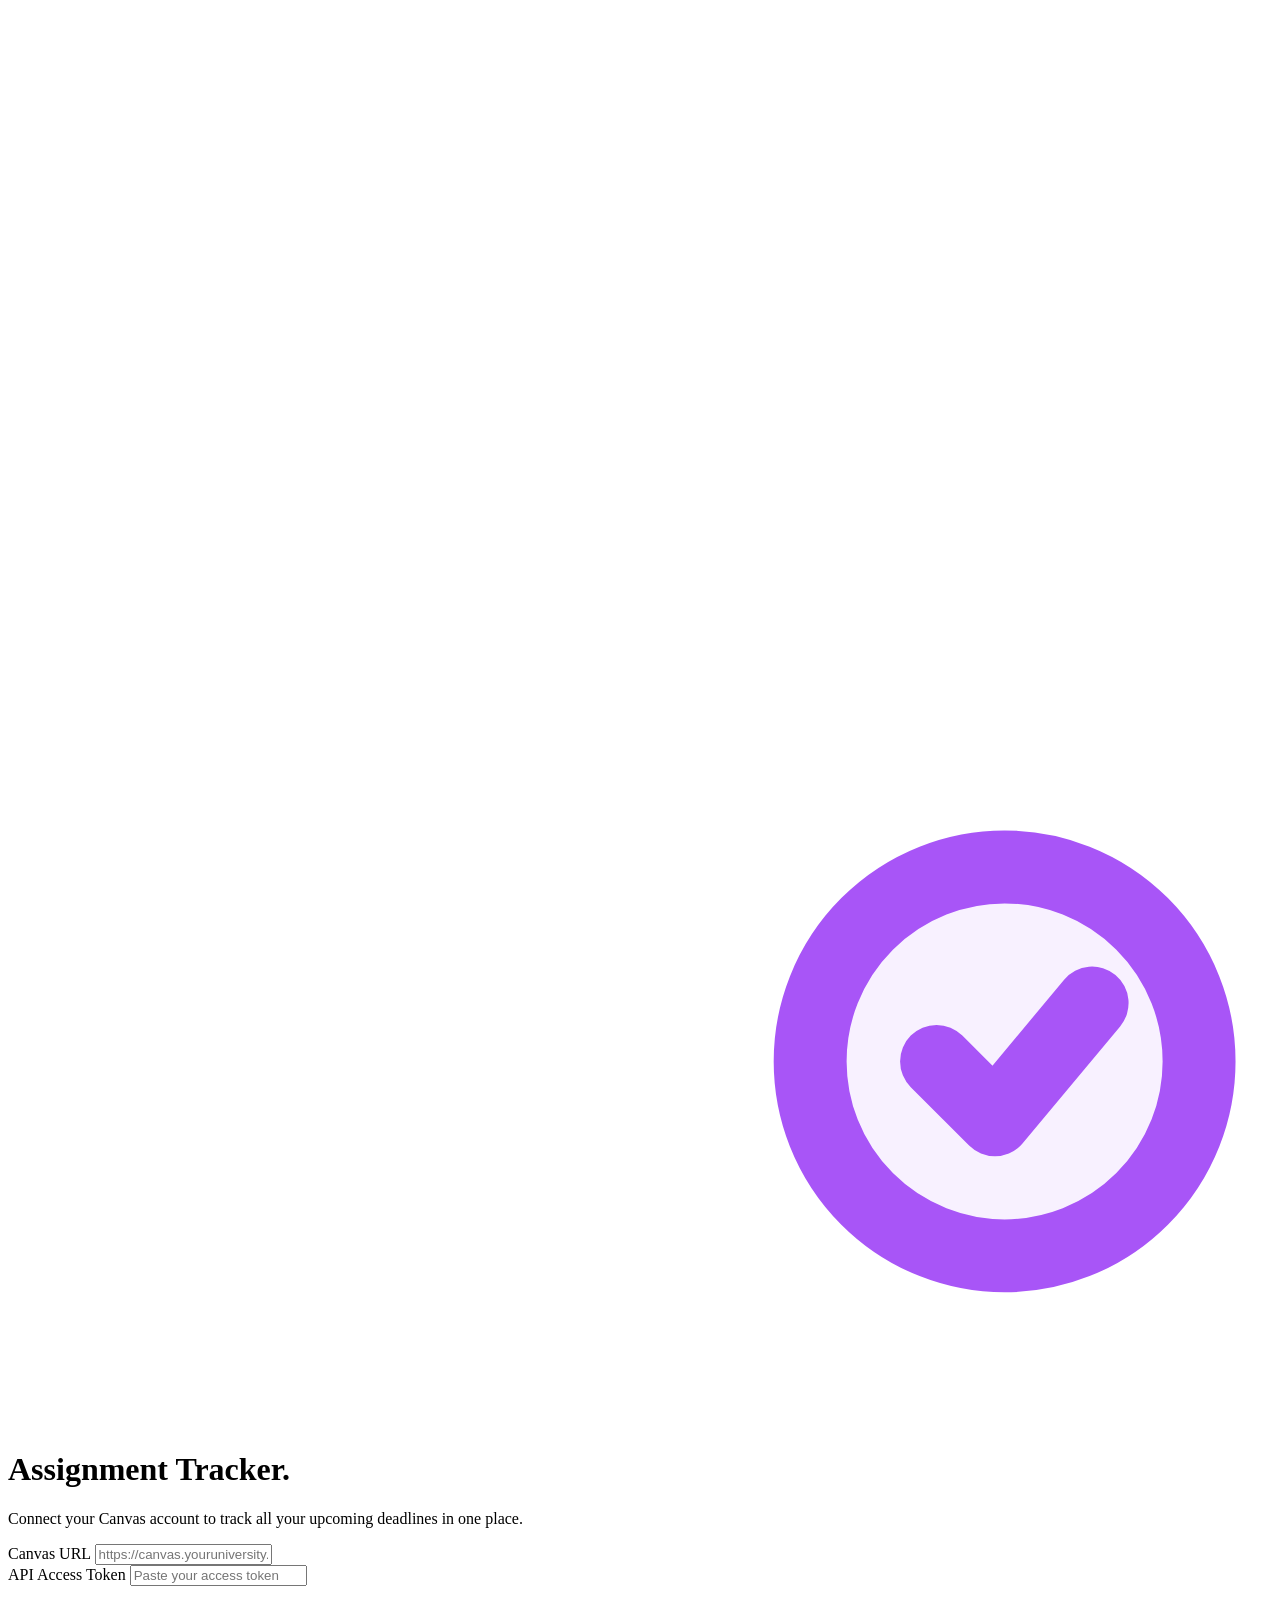
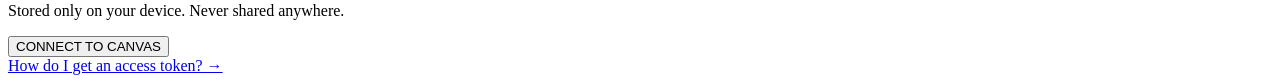
==== index.html @ 0cd67871 "Add index.html scaffold" ====
<!DOCTYPE html>
<html lang="en">
<head>
  <meta charset="UTF-8" />
  <meta name="viewport" content="width=device-width, initial-scale=1.0" />
  <title>Assignment Tracker</title>
  <link rel="preconnect" href="https://fonts.googleapis.com" />
  <link rel="preconnect" href="https://fonts.gstatic.com" crossorigin />
  <link href="https://fonts.googleapis.com/css2?family=DM+Sans:opsz,wght@9..40,300;9..40,400;9..40,500;9..40,600&family=Space+Grotesk:wght@400;500;600;700&display=swap" rel="stylesheet" />
  <link rel="stylesheet" href="style.css" />
</head>
<body>

  <!-- ══════════════════════════════════
       SETUP SCREEN
       Shown on first visit (no token in localStorage)
  ══════════════════════════════════ -->
  <div id="setup-screen">
    <canvas id="star-canvas"></canvas>
    <div class="glow-bottom" aria-hidden="true"></div>
    <div class="glow-top"    aria-hidden="true"></div>
    <div class="light-bar"   aria-hidden="true"></div>
    <div class="scan-line"   aria-hidden="true"></div>

    <div class="setup-inner">
      <div class="logo-wrap">
        <div class="logo-ring" aria-hidden="true"></div>
        <div class="logo-inner">
          <!-- Checklist icon with purple circle checkmark -->
          <svg viewBox="0 0 26 26" fill="none" aria-hidden="true">
            <path d="M4 6.5h18M4 12.5h11M4 18.5h14"
              stroke="rgba(255,255,255,0.65)" stroke-width="1.8" stroke-linecap="round"/>
            <circle cx="20.5" cy="18.5" r="4" stroke="#A855F7" stroke-width="1.5" fill="rgba(168,85,247,0.08)"/>
            <path d="M19.1 18.5l1.2 1.2 2-2.4" stroke="#A855F7" stroke-width="1.5" stroke-linecap="round" stroke-linejoin="round"/>
          </svg>
        </div>
      </div>

      <h1 class="setup-title">Assignment Tracker<span class="dot">.</span></h1>
      <p class="setup-sub">Connect your Canvas account to track all your upcoming deadlines in one place.</p>

      <div class="setup-card" id="setup-form">
        <div class="f-group">
          <label class="f-label" for="canvas-url">Canvas URL</label>
          <input
            class="f-input"
            id="canvas-url"
            type="url"
            placeholder="https://canvas.youruniversity.edu"
            autocomplete="url"
          />
        </div>
        <div class="f-group">
          <label class="f-label" for="canvas-token">API Access Token</label>
          <input
            class="f-input"
            id="canvas-token"
            type="password"
            placeholder="Paste your access token"
            autocomplete="off"
          />
          <p class="f-hint">Stored only on your device. Never shared anywhere.</p>
        </div>
        <button class="cta" id="connect-btn" type="button">CONNECT TO CANVAS</button>
      </div>

      <a class="token-link" href="#" id="token-help-link">How do I get an access token? &rarr;</a>
    </div>
  </div><!-- end #setup-screen -->


  <!-- ══════════════════════════════════
       DASHBOARD SCREEN
       Main view shown after setup
  ══════════════════════════════════ -->
  <div id="dashboard-screen" hidden>
    <canvas id="dash-star-canvas"></canvas>
    <div class="glow-bottom" aria-hidden="true"></div>
    <div class="glow-top"    aria-hidden="true"></div>
    <div class="light-bar"   aria-hidden="true"></div>
    <div class="scan-line"   aria-hidden="true"></div>

    <header class="dash-hdr">
      <div class="wordmark">Tracker<span class="dot">.</span></div>
      <div class="hdr-r">
        <button class="icon-btn" id="sync-btn" aria-label="Sync" type="button">
          <svg viewBox="0 0 24 24" fill="none" stroke="currentColor" stroke-linecap="round" stroke-linejoin="round" aria-hidden="true">
            <path d="M21 2v6h-6"/><path d="M3 12a9 9 0 0 1 15-6.7L21 8"/>
            <path d="M3 22v-6h6"/><path d="M21 12a9 9 0 0 1-15 6.7L3 16"/>
          </svg>
        </button>
        <button class="add-btn" id="add-btn" type="button">
          <svg viewBox="0 0 24 24" fill="none" stroke="currentColor" stroke-linecap="round" aria-hidden="true"><path d="M12 5v14M5 12h14"/></svg>
          Add
        </button>
        <button class="icon-btn" id="settings-btn" aria-label="Settings" type="button">
          <svg viewBox="0 0 24 24" fill="none" stroke="currentColor" stroke-linecap="round" stroke-linejoin="round" aria-hidden="true">
            <circle cx="12" cy="12" r="3"/>
            <path d="M19.4 15a1.65 1.65 0 0 0 .33 1.82l.06.06a2 2 0 0 1-2.83 2.83l-.06-.06a1.65 1.65 0 0 0-1.82-.33 1.65 1.65 0 0 0-1 1.51V21a2 2 0 0 1-4 0v-.09A1.65 1.65 0 0 0 9 19.4a1.65 1.65 0 0 0-1.82.33l-.06.06a2 2 0 0 1-2.83-2.83l.06-.06A1.65 1.65 0 0 0 4.68 15a1.65 1.65 0 0 0-1.51-1H3a2 2 0 0 1 0-4h.09A1.65 1.65 0 0 0 4.6 9a1.65 1.65 0 0 0-.33-1.82l-.06-.06a2 2 0 0 1 2.83-2.83l.06.06A1.65 1.65 0 0 0 9 4.68a1.65 1.65 0 0 0 1-1.51V3a2 2 0 0 1 4 0v.09a1.65 1.65 0 0 0 1 1.51 1.65 1.65 0 0 0 1.82-.33l.06-.06a2 2 0 0 1 2.83 2.83l-.06.06A1.65 1.65 0 0 0 19.4 9a1.65 1.65 0 0 0 1.51 1H21a2 2 0 0 1 0 4h-.09a1.65 1.65 0 0 0-1.51 1z"/>
          </svg>
        </button>
      </div>
    </header>

    <main id="dash-main">
      <!-- Overdue section -->
      <section id="overdue-section">
        <div class="sec-header">
          <span class="sec-label">OVERDUE</span>
          <span class="sec-badge" id="overdue-count">0</span>
          <span class="sec-rule"></span>
        </div>
        <div class="cards" id="overdue-cards"></div>
      </section>

      <!-- Upcoming section -->
      <section id="upcoming-section">
        <div class="sec-header">
          <span class="sec-label">UPCOMING</span>
          <span class="sec-badge" id="upcoming-count">0</span>
          <span class="sec-rule"></span>
        </div>
        <div class="cards" id="upcoming-cards"></div>
      </section>
    </main>

    <footer class="dash-ftr">
      <span id="last-synced">Last synced: never</span>
      <button id="footer-sync-btn" type="button">
        <svg viewBox="0 0 24 24" fill="none" stroke="currentColor" stroke-linecap="round" stroke-linejoin="round" aria-hidden="true">
          <path d="M21 2v6h-6"/><path d="M3 12a9 9 0 0 1 15-6.7L21 8"/>
          <path d="M3 22v-6h6"/><path d="M21 12a9 9 0 0 1-15 6.7L3 16"/>
        </svg>
        SYNC NOW
      </button>
    </footer>
  </div><!-- end #dashboard-screen -->


  <!-- ══════════════════════════════════
       ADD ASSIGNMENT MODAL
  ══════════════════════════════════ -->
  <div id="add-modal" hidden aria-modal="true" role="dialog" aria-labelledby="add-modal-title">
    <div id="modal-overlay"></div>
    <div class="modal-card">
      <div class="modal-hdr">
        <h2 class="modal-title" id="add-modal-title">Add Assignment</h2>
        <button class="modal-close-btn" id="modal-close" type="button" aria-label="Close">&times;</button>
      </div>
      <form id="add-form" novalidate>
        <div class="f-group">
          <label class="f-label" for="add-name">Assignment Name</label>
          <input
            class="f-input"
            id="add-name"
            type="text"
            placeholder="Assignment name"
            required
            autocomplete="off"
          />
        </div>
        <div class="f-group">
          <label class="f-label" for="add-course">Course Name</label>
          <input
            class="f-input"
            id="add-course"
            type="text"
            placeholder="Course name"
            autocomplete="off"
          />
        </div>
        <div class="f-group">
          <label class="f-label" for="add-due">Due Date &amp; Time</label>
          <input
            class="f-input"
            id="add-due"
            type="datetime-local"
            required
          />
        </div>
        <button class="cta" type="submit">ADD ASSIGNMENT</button>
      </form>
    </div>
  </div><!-- end #add-modal -->


  <!-- ══════════════════════════════════
       SETTINGS MODAL
  ══════════════════════════════════ -->
  <div id="settings-modal" hidden aria-modal="true" role="dialog" aria-labelledby="settings-modal-title">
    <div class="modal-overlay"></div>
    <div class="modal-card">
      <div class="modal-hdr">
        <h2 class="modal-title" id="settings-modal-title">Settings</h2>
        <button class="modal-close-btn" id="settings-close" type="button" aria-label="Close">&times;</button>
      </div>
      <form id="settings-form" novalidate>
        <div class="f-group">
          <label class="f-label" for="settings-url">Canvas URL</label>
          <input
            class="f-input"
            id="settings-url"
            type="url"
            placeholder="https://canvas.youruniversity.edu"
            autocomplete="url"
          />
        </div>
        <div class="f-group">
          <label class="f-label" for="settings-token">API Access Token</label>
          <input
            class="f-input"
            id="settings-token"
            type="password"
            placeholder="Paste your access token"
            autocomplete="off"
          />
        </div>
        <button class="cta" id="settings-save" type="submit">Save Changes</button>
        <button class="cta cta-danger" id="settings-clear" type="button">Clear All Data</button>
      </form>
    </div>
  </div><!-- end #settings-modal -->


  <!-- Card template (built by JS):
  <div class="card ug-[red|orange|green]" data-id="..." data-url="...">
    <div class="strip [red|orange|green]"></div>
    <div class="card-body">
      <div class="card-name">Assignment name</div>
      <div class="card-course">Course — Section</div>
    </div>
    <div class="card-right">
      <span class="countdown">[timer]</span>
      <span class="src [canvas|custom]">[SVG icon]</span>
    </div>
  </div>
  -->

  <script src="app.js" defer></script>

  <script>
    // Register service worker
    if ('serviceWorker' in navigator) {
      window.addEventListener('load', function () {
        navigator.serviceWorker.register('/service-worker.js')
          .catch(function (err) {
            console.warn('Service worker registration failed:', err);
          });
      });
    }
  </script>
</body>
</html>
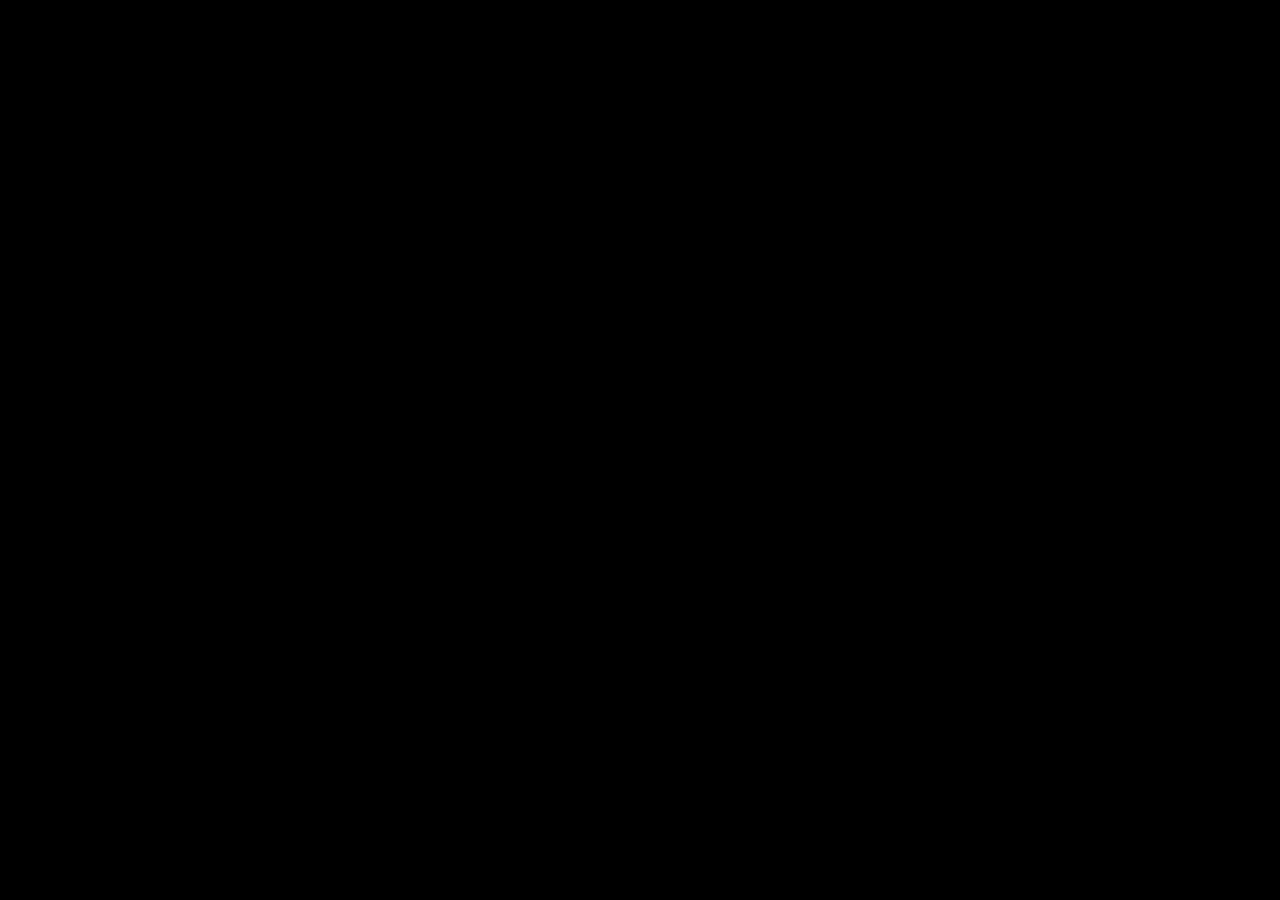
==== commit 6304985a: "Fix: focus styles, token cleanup, transition specificity, card stagger, hidden attr conflict Co-Auth" ====
--- a/index.html
+++ b/index.html
@@ -16,7 +16,7 @@
        Shown on first visit (no token in localStorage)
   ══════════════════════════════════ -->
   <div id="setup-screen">
-    <canvas id="star-canvas"></canvas>
+    <canvas id="star-canvas" aria-hidden="true"></canvas>
     <div class="glow-bottom" aria-hidden="true"></div>
     <div class="glow-top"    aria-hidden="true"></div>
     <div class="light-bar"   aria-hidden="true"></div>
@@ -39,7 +39,7 @@
       <h1 class="setup-title">Assignment Tracker<span class="dot">.</span></h1>
       <p class="setup-sub">Connect your Canvas account to track all your upcoming deadlines in one place.</p>
 
-      <div class="setup-card" id="setup-form">
+      <form class="setup-card" id="setup-form">
         <div class="f-group">
           <label class="f-label" for="canvas-url">Canvas URL</label>
           <input
@@ -61,8 +61,8 @@
           />
           <p class="f-hint">Stored only on your device. Never shared anywhere.</p>
         </div>
-        <button class="cta" id="connect-btn" type="button">CONNECT TO CANVAS</button>
-      </div>
+        <button class="cta" id="connect-btn" type="submit">CONNECT TO CANVAS</button>
+      </form>
 
       <a class="token-link" href="#" id="token-help-link">How do I get an access token? &rarr;</a>
     </div>
@@ -73,8 +73,8 @@
        DASHBOARD SCREEN
        Main view shown after setup
   ══════════════════════════════════ -->
-  <div id="dashboard-screen" hidden>
-    <canvas id="dash-star-canvas"></canvas>
+  <div id="dashboard-screen">
+    <canvas id="dash-star-canvas" aria-hidden="true"></canvas>
     <div class="glow-bottom" aria-hidden="true"></div>
     <div class="glow-top"    aria-hidden="true"></div>
     <div class="light-bar"   aria-hidden="true"></div>
@@ -89,7 +89,7 @@
             <path d="M3 22v-6h6"/><path d="M21 12a9 9 0 0 1-15 6.7L3 16"/>
           </svg>
         </button>
-        <button class="add-btn" id="add-btn" type="button">
+        <button class="add-btn" id="add-btn" type="button" aria-label="Add assignment">
           <svg viewBox="0 0 24 24" fill="none" stroke="currentColor" stroke-linecap="round" aria-hidden="true"><path d="M12 5v14M5 12h14"/></svg>
           Add
         </button>
@@ -104,7 +104,7 @@
 
     <main id="dash-main">
       <!-- Overdue section -->
-      <section id="overdue-section">
+      <section id="overdue-section" aria-label="Overdue assignments">
         <div class="sec-header">
           <span class="sec-label">OVERDUE</span>
           <span class="sec-badge" id="overdue-count">0</span>
@@ -114,7 +114,7 @@
       </section>
 
       <!-- Upcoming section -->
-      <section id="upcoming-section">
+      <section id="upcoming-section" aria-label="Upcoming assignments">
         <div class="sec-header">
           <span class="sec-label">UPCOMING</span>
           <span class="sec-badge" id="upcoming-count">0</span>
@@ -140,8 +140,8 @@
   <!-- ══════════════════════════════════
        ADD ASSIGNMENT MODAL
   ══════════════════════════════════ -->
-  <div id="add-modal" hidden aria-modal="true" role="dialog" aria-labelledby="add-modal-title">
-    <div id="modal-overlay"></div>
+  <div id="add-modal" aria-modal="true" role="dialog" aria-labelledby="add-modal-title">
+    <div class="modal-overlay"></div>
     <div class="modal-card">
       <div class="modal-hdr">
         <h2 class="modal-title" id="add-modal-title">Add Assignment</h2>
@@ -187,7 +187,7 @@
   <!-- ══════════════════════════════════
        SETTINGS MODAL
   ══════════════════════════════════ -->
-  <div id="settings-modal" hidden aria-modal="true" role="dialog" aria-labelledby="settings-modal-title">
+  <div id="settings-modal" aria-modal="true" role="dialog" aria-labelledby="settings-modal-title">
     <div class="modal-overlay"></div>
     <div class="modal-card">
       <div class="modal-hdr">
@@ -242,7 +242,7 @@
     // Register service worker
     if ('serviceWorker' in navigator) {
       window.addEventListener('load', function () {
-        navigator.serviceWorker.register('/service-worker.js')
+        navigator.serviceWorker.register('./service-worker.js')
           .catch(function (err) {
             console.warn('Service worker registration failed:', err);
           });
--- a/style.css
+++ b/style.css
@@ -0,0 +1,1026 @@
+/* ================================================================
+   Assignment Tracker — Night Sky (OLED Dark + Purple)
+   style.css
+   ================================================================ */
+
+/* ── Reset ── */
+*, *::before, *::after {
+  box-sizing: border-box;
+  margin: 0;
+  padding: 0;
+}
+
+/* ── Design tokens ── */
+:root {
+  --p:        #A855F7;
+  --p-bright: #C084FC;
+  --p-deep:   #7C3AED;
+  --p-glow:   rgba(168,85,247,0.70);
+  --p-glow-s: rgba(168,85,247,0.35);
+  --p-dim:    rgba(168,85,247,0.11);
+  --red-urgent: #FF6B6B;
+
+  --border:    rgba(255,255,255,0.07);
+  --border-hi: rgba(255,255,255,0.16);
+  --surface:   rgba(255,255,255,0.025);
+  --text-1:    #FFFFFF;
+  --text-2:    #8A93A3;
+  --text-3:    #454F62;
+
+  --red:   #EF4444;
+  --orange:#F97316;
+  --green: #10B981;
+
+  --fh: 'Space Grotesk', sans-serif;
+  --fb: 'DM Sans', sans-serif;
+}
+
+/* ── Base ── */
+body {
+  background: #000;
+  font-family: var(--fb);
+  color: var(--text-1);
+  min-height: 100vh;
+  display: flex;
+  flex-direction: column;
+  align-items: center;
+  padding: 32px 16px 80px;
+}
+
+/* ================================================================
+   APP SHELL
+   ================================================================ */
+.shell {
+  width: 100%;
+  max-width: 460px;
+  min-height: 760px;
+  background: transparent;
+  border: 1px solid var(--border);
+  border-radius: 6px;
+  overflow: hidden;
+  position: relative;
+  box-shadow:
+    0 0 0 1px rgba(255,255,255,0.025),
+    0 30px 80px rgba(0,0,0,0.9),
+    0 50px 120px rgba(124,58,237,0.08),
+    0 80px 180px rgba(168,85,247,0.04);
+}
+
+/* Star canvas backgrounds */
+#star-canvas,
+#dash-star-canvas {
+  position: absolute;
+  inset: 0;
+  width: 100%;
+  height: 100%;
+  z-index: 0;
+  pointer-events: none;
+}
+
+/* Purple underglow rises from bottom */
+.glow-bottom {
+  position: absolute;
+  bottom: 0; left: 0; right: 0;
+  height: 280px;
+  background: linear-gradient(to top,
+    rgba(124,58,237,0.16) 0%,
+    rgba(168,85,247,0.07) 35%,
+    transparent 100%);
+  z-index: 1;
+  pointer-events: none;
+}
+
+/* White/purple glow falls from top */
+.glow-top {
+  position: absolute;
+  top: 0; left: 0; right: 0;
+  height: 160px;
+  background: linear-gradient(to bottom,
+    rgba(168,85,247,0.06) 0%,
+    rgba(255,255,255,0.02) 40%,
+    transparent 100%);
+  z-index: 1;
+  pointer-events: none;
+}
+
+/* Light bar above footer */
+.light-bar {
+  position: absolute;
+  bottom: 58px;
+  left: 8%; right: 8%;
+  height: 1px;
+  background: linear-gradient(90deg,
+    transparent,
+    rgba(168,85,247,0.5) 25%,
+    rgba(255,255,255,0.4) 50%,
+    rgba(168,85,247,0.5) 75%,
+    transparent);
+  box-shadow:
+    0 0 12px rgba(168,85,247,0.5),
+    0 -8px 32px rgba(168,85,247,0.15),
+    0  4px 20px rgba(168,85,247,0.1);
+  z-index: 1;
+  pointer-events: none;
+  animation: bar-breathe 4s ease-in-out infinite alternate;
+}
+
+@keyframes bar-breathe {
+  from { opacity: 0.55; }
+  to   { opacity: 1; }
+}
+
+/* Scan line sweeps top → bottom */
+.scan-line {
+  position: absolute;
+  left: 0; right: 0;
+  height: 2px;
+  z-index: 6;
+  pointer-events: none;
+  background: linear-gradient(90deg,
+    transparent 0%,
+    rgba(168,85,247,0.04) 20%,
+    rgba(168,85,247,0.10) 50%,
+    rgba(168,85,247,0.04) 80%,
+    transparent 100%);
+  animation: scan 14s ease-in-out infinite;
+  opacity: 0;
+}
+
+@keyframes scan {
+  0%   { top: 0%;   opacity: 0; }
+  3%   { opacity: 1; }
+  97%  { opacity: 1; }
+  100% { top: 101%; opacity: 0; }
+}
+
+/* ================================================================
+   SCREENS  (setup / dashboard — toggled by JS)
+   ================================================================ */
+#setup-screen,
+#dashboard-screen {
+  display: none;
+  flex-direction: column;
+  position: relative;
+  z-index: 2;
+}
+
+#setup-screen.active,
+#dashboard-screen.active {
+  display: flex;
+}
+
+/* ================================================================
+   SETUP SCREEN
+   ================================================================ */
+#setup-screen {
+  align-items: center;
+  justify-content: center;
+  padding: 52px 32px;
+  min-height: 760px;
+}
+
+/* Inner wrapper */
+.setup-inner {
+  display: flex;
+  flex-direction: column;
+  align-items: center;
+  width: 100%;
+}
+
+/* Logo */
+.logo-wrap {
+  position: relative;
+  width: 52px; height: 52px;
+  margin-bottom: 22px;
+}
+
+.logo-ring {
+  position: absolute;
+  inset: -4px;
+  border-radius: 50%;
+  border: 1px solid transparent;
+  background: conic-gradient(from 0deg,
+    transparent 0%,
+    rgba(168,85,247,0.8) 25%,
+    #C084FC 50%,
+    rgba(168,85,247,0.8) 75%,
+    transparent 100%) border-box;
+  -webkit-mask:
+    linear-gradient(#fff 0 0) padding-box,
+    linear-gradient(#fff 0 0);
+  -webkit-mask-composite: destination-out;
+  mask-composite: exclude;
+  animation: ring-spin 5s linear infinite;
+}
+
+@keyframes ring-spin {
+  to { transform: rotate(360deg); }
+}
+
+.logo-inner {
+  width: 52px; height: 52px;
+  background: rgba(168,85,247,0.06);
+  border: 1px solid rgba(168,85,247,0.25);
+  border-radius: 4px;
+  display: flex;
+  align-items: center;
+  justify-content: center;
+  box-shadow:
+    0 0 0 1px rgba(168,85,247,0.1),
+    0 8px 30px rgba(168,85,247,0.18),
+    0 16px 50px rgba(168,85,247,0.08);
+}
+
+.logo-inner svg {
+  width: 26px; height: 26px;
+}
+
+/* Setup title */
+.setup-title {
+  font-family: var(--fh);
+  font-size: 28px;
+  font-weight: 700;
+  letter-spacing: -0.03em;
+  color: var(--text-1);
+  text-align: center;
+  margin-bottom: 2px;
+  text-shadow:
+    0 0 30px rgba(255,255,255,0.18),
+    0 0 60px rgba(168,85,247,0.12);
+}
+
+.setup-title .dot {
+  color: var(--p-bright);
+  text-shadow:
+    0 0 14px var(--p-glow),
+    0 0 30px var(--p-glow-s),
+    0 0 60px rgba(168,85,247,0.2);
+  animation: dot-pulse 3s ease-in-out infinite;
+}
+
+@keyframes dot-pulse {
+  0%, 100% {
+    text-shadow:
+      0 0 14px var(--p-glow),
+      0 0 30px var(--p-glow-s);
+  }
+  50% {
+    text-shadow:
+      0 0 22px var(--p-glow),
+      0 0 50px rgba(168,85,247,0.5),
+      0 0 80px rgba(168,85,247,0.2);
+  }
+}
+
+.setup-sub {
+  font-size: 13px;
+  color: var(--text-2);
+  text-align: center;
+  line-height: 1.7;
+  margin-bottom: 36px;
+  max-width: 270px;
+  text-shadow: 0 0 20px rgba(255,255,255,0.04);
+}
+
+/* Setup form card */
+.setup-card {
+  width: 100%;
+  background: rgba(255,255,255,0.025);
+  border: 1px solid var(--border);
+  border-radius: 4px;
+  padding: 28px;
+  position: relative;
+  box-shadow:
+    inset 0 1px 0 rgba(255,255,255,0.07),
+    0 0 0 1px rgba(168,85,247,0.04),
+    0 16px 50px rgba(168,85,247,0.10),
+    0 30px 80px rgba(124,58,237,0.06);
+}
+
+.setup-card::before {
+  content: '';
+  position: absolute;
+  top: 0; left: 15%; right: 15%;
+  height: 1px;
+  background: linear-gradient(90deg,
+    transparent,
+    rgba(168,85,247,0.4),
+    rgba(255,255,255,0.2),
+    rgba(168,85,247,0.4),
+    transparent);
+}
+
+/* ── Form shared ── */
+.f-group {
+  margin-bottom: 18px;
+}
+
+.f-label {
+  display: block;
+  font-size: 10px;
+  font-weight: 600;
+  letter-spacing: 0.12em;
+  text-transform: uppercase;
+  color: var(--text-3);
+  margin-bottom: 8px;
+}
+
+.f-input {
+  width: 100%;
+  background: rgba(255,255,255,0.03);
+  border: 1px solid var(--border);
+  border-radius: 3px;
+  padding: 11px 13px;
+  font-family: var(--fb);
+  font-size: 13px;
+  color: var(--text-1);
+  outline: none;
+  transition: border-color 200ms, box-shadow 200ms;
+}
+
+.f-input::placeholder {
+  color: var(--text-3);
+}
+
+.f-input:focus,
+.f-input.focused {
+  border-color: rgba(168,85,247,0.45);
+  box-shadow:
+    0 0 0 2px rgba(168,85,247,0.08),
+    0 0 16px rgba(168,85,247,0.08),
+    0 8px 24px rgba(168,85,247,0.05);
+}
+
+/* datetime-local input color fix for dark bg */
+.f-input[type="datetime-local"]::-webkit-calendar-picker-indicator {
+  filter: invert(1) opacity(0.3);
+  cursor: pointer;
+}
+
+.f-hint {
+  font-size: 11px;
+  color: var(--text-3);
+  margin-top: 6px;
+  line-height: 1.5;
+}
+
+/* CTA button — white with clip-path corner + purple shimmer */
+.cta {
+  position: relative;
+  width: 100%;
+  padding: 13px;
+  margin-top: 6px;
+  border: none;
+  border-radius: 0;
+  clip-path: polygon(0 0, calc(100% - 10px) 0, 100% 10px, 100% 100%, 0 100%);
+  background: var(--text-1);
+  font-family: var(--fh);
+  font-size: 14px;
+  font-weight: 700;
+  color: #000;
+  letter-spacing: 0.05em;
+  cursor: pointer;
+  overflow: hidden;
+  transition: box-shadow 200ms;
+}
+
+.cta:hover {
+  box-shadow:
+    0 0 30px rgba(255,255,255,0.2),
+    0 12px 40px rgba(168,85,247,0.2),
+    0 20px 60px rgba(124,58,237,0.1);
+}
+
+.cta::after {
+  content: '';
+  position: absolute;
+  top: 0; left: -130%;
+  width: 50%; height: 100%;
+  background: linear-gradient(90deg,
+    transparent,
+    rgba(168,85,247,0.55),
+    transparent);
+  transform: skewX(-15deg);
+  animation: cta-shine 3s ease-in-out 0.6s infinite;
+}
+
+@keyframes cta-shine {
+  0%   { left: -130%; }
+  55%  { left: 160%; }
+  100% { left: 160%; }
+}
+
+/* Danger variant */
+.cta.cta-danger {
+  background: var(--red);
+  color: #fff;
+  margin-top: 8px;
+}
+
+.cta.cta-danger:hover {
+  box-shadow:
+    0 0 30px rgba(239,68,68,0.3),
+    0 12px 40px rgba(239,68,68,0.2);
+}
+
+/* Token help link */
+.token-link {
+  display: block;
+  text-align: center;
+  margin-top: 18px;
+  font-size: 12px;
+  color: var(--text-3);
+  text-decoration: none;
+  transition: color 180ms;
+}
+
+.token-link:hover {
+  color: var(--text-2);
+}
+
+/* ================================================================
+   DASHBOARD SCREEN
+   ================================================================ */
+#dashboard-screen {
+  flex-direction: column;
+  min-height: 760px;
+}
+
+/* ── Header ── */
+.dash-hdr {
+  position: sticky;
+  top: 0;
+  z-index: 10;
+  padding: 14px 18px;
+  display: flex;
+  align-items: center;
+  justify-content: space-between;
+  background: rgba(0,0,0,0.72);
+  backdrop-filter: blur(22px);
+  -webkit-backdrop-filter: blur(22px);
+  border-bottom: 1px solid var(--border);
+  box-shadow:
+    inset 0 1px 0 rgba(255,255,255,0.05),
+    0 4px 30px rgba(168,85,247,0.07),
+    0 8px 50px rgba(124,58,237,0.04);
+}
+
+.wordmark {
+  font-family: var(--fh);
+  font-size: 18px;
+  font-weight: 700;
+  letter-spacing: -0.02em;
+  color: var(--text-1);
+  display: flex;
+  align-items: baseline;
+  text-shadow:
+    0 0 25px rgba(255,255,255,0.12),
+    0 0 50px rgba(168,85,247,0.06);
+}
+
+.wordmark .dot {
+  color: var(--p-bright);
+  font-size: 21px;
+  text-shadow:
+    0 0 14px var(--p-glow),
+    0 0 30px var(--p-glow-s);
+  animation: dot-pulse 3s ease-in-out infinite;
+}
+
+.hdr-r {
+  display: flex;
+  align-items: center;
+  gap: 2px;
+}
+
+/* Icon button (sync, settings) */
+.icon-btn {
+  width: 34px; height: 34px;
+  display: flex;
+  align-items: center;
+  justify-content: center;
+  background: transparent;
+  border: none;
+  border-radius: 2px;
+  color: var(--text-3);
+  cursor: pointer;
+  transition: color 150ms, background 150ms;
+}
+
+.icon-btn:hover {
+  color: var(--text-1);
+  background: rgba(255,255,255,0.05);
+  box-shadow: 0 0 16px rgba(168,85,247,0.08);
+}
+
+.icon-btn svg {
+  width: 16px; height: 16px;
+  stroke-width: 1.7;
+}
+
+/* Add button */
+.add-btn {
+  display: flex;
+  align-items: center;
+  gap: 5px;
+  padding: 6px 12px;
+  background: rgba(168,85,247,0.08);
+  border: 1px solid rgba(168,85,247,0.28);
+  border-radius: 2px;
+  font-family: var(--fb);
+  font-size: 12px;
+  font-weight: 600;
+  color: var(--p-bright);
+  cursor: pointer;
+  transition: background 180ms ease, border-color 180ms ease, box-shadow 180ms ease, color 180ms ease;
+  text-shadow: 0 0 12px rgba(192,132,252,0.5);
+}
+
+.add-btn:hover {
+  background: rgba(168,85,247,0.14);
+  border-color: rgba(168,85,247,0.5);
+  box-shadow:
+    0 0 20px rgba(168,85,247,0.15),
+    0 8px 28px rgba(168,85,247,0.08);
+}
+
+.add-btn svg {
+  width: 12px; height: 12px;
+  stroke-width: 2.5;
+}
+
+/* ── Main scrollable area ── */
+#dash-main {
+  flex: 1;
+  overflow-y: auto;
+  padding-bottom: 64px;
+  scrollbar-width: thin;
+  scrollbar-color: rgba(168,85,247,0.15) transparent;
+}
+
+/* ── Section headers ── */
+.sec-header {
+  display: flex;
+  align-items: center;
+  gap: 10px;
+  padding: 20px 18px 9px;
+}
+
+.sec-label {
+  font-family: var(--fh);
+  font-size: 10px;
+  font-weight: 600;
+  letter-spacing: 0.14em;
+  text-transform: uppercase;
+}
+
+.sec-label.od {
+  color: rgba(239,68,68,0.75);
+  text-shadow: 0 0 10px rgba(239,68,68,0.3);
+}
+
+.sec-label.up {
+  color: rgba(168,85,247,0.75);
+  text-shadow: 0 0 10px rgba(168,85,247,0.35);
+}
+
+.sec-badge {
+  font-family: var(--fh);
+  font-size: 10px;
+  font-weight: 700;
+  padding: 1px 6px;
+  border-radius: 2px;
+  letter-spacing: 0.03em;
+}
+
+.sec-badge.od {
+  background: rgba(239,68,68,0.10);
+  color: var(--red);
+  border: 1px solid rgba(239,68,68,0.2);
+}
+
+.sec-badge.up {
+  background: var(--p-dim);
+  color: var(--p-bright);
+  border: 1px solid rgba(168,85,247,0.22);
+  text-shadow: 0 0 10px var(--p-glow-s);
+}
+
+.sec-rule {
+  flex: 1;
+  height: 1px;
+  background: var(--border);
+}
+
+/* ── Cards ── */
+.cards {
+  padding: 0 10px;
+  display: flex;
+  flex-direction: column;
+  gap: 3px;
+}
+
+.card {
+  display: flex;
+  align-items: stretch;
+  background: var(--surface);
+  border: 1px solid var(--border);
+  border-radius: 3px;
+  overflow: hidden;
+  cursor: pointer;
+  transition: border-color 200ms, background 200ms, box-shadow 200ms, transform 150ms;
+  animation: card-in 360ms ease-out both;
+  box-shadow: 0 4px 18px rgba(168,85,247,0.05);
+}
+
+/* Urgency underglows */
+.card.ug-red    { box-shadow: 0 4px 18px rgba(239,68,68,0.10); }
+.card.ug-orange { box-shadow: 0 4px 18px rgba(249,115,22,0.08); }
+.card.ug-green  { box-shadow: 0 4px 16px rgba(16,185,129,0.07); }
+
+/* Card hover — default (purple) */
+.card:hover {
+  border-color: var(--border-hi);
+  background: rgba(255,255,255,0.042);
+  transform: translateY(-1px);
+}
+
+.card:not(.ug-red):not(.ug-orange):not(.ug-green):not(.overdue):hover {
+  box-shadow:
+    0 8px 32px rgba(168,85,247,0.16),
+    0 16px 50px rgba(168,85,247,0.06),
+    0 0 0 1px rgba(168,85,247,0.1);
+  border-color: rgba(168,85,247,0.25);
+}
+
+/* Urgency hover glows */
+.card.ug-red:hover    { box-shadow: 0 8px 32px rgba(239,68,68,0.22),   0 0 0 1px rgba(239,68,68,0.1); }
+.card.ug-orange:hover { box-shadow: 0 8px 28px rgba(249,115,22,0.18),  0 0 0 1px rgba(249,115,22,0.08); }
+.card.ug-green:hover  { box-shadow: 0 8px 28px rgba(16,185,129,0.15),  0 0 0 1px rgba(16,185,129,0.08); }
+
+/* Overdue cards */
+.card.overdue         { opacity: 0.42; }
+.card.overdue:hover   { opacity: 0.62; transform: none; }
+
+/* Card entrance animation */
+@keyframes card-in {
+  from { opacity: 0; transform: translateY(7px); }
+  to   { opacity: 1; transform: translateY(0); }
+}
+
+.card:nth-child(1)  { animation-delay: 40ms; }
+.card:nth-child(2)  { animation-delay: 80ms; }
+.card:nth-child(3)  { animation-delay: 120ms; }
+.card:nth-child(4)  { animation-delay: 160ms; }
+.card:nth-child(5)  { animation-delay: 200ms; }
+.card:nth-child(6)  { animation-delay: 240ms; }
+.card:nth-child(7)  { animation-delay: 280ms; }
+.card:nth-child(8)  { animation-delay: 320ms; }
+.card:nth-child(9)  { animation-delay: 360ms; }
+.card:nth-child(10) { animation-delay: 400ms; }
+.card:nth-child(11) { animation-delay: 440ms; }
+.card:nth-child(12) { animation-delay: 480ms; }
+
+/* ── Urgency strips ── */
+.strip {
+  width: 3px;
+  align-self: stretch;
+  flex-shrink: 0;
+  border-radius: 1px 0 0 1px;
+}
+
+.strip.red {
+  background: var(--red);
+  box-shadow: 3px 0 16px rgba(239,68,68,0.75);
+  animation: red-pulse 2s ease-in-out infinite;
+}
+
+.strip.orange {
+  background: var(--orange);
+  box-shadow: 3px 0 12px rgba(249,115,22,0.65);
+}
+
+.strip.green {
+  background: var(--green);
+  box-shadow: 3px 0 12px rgba(16,185,129,0.6);
+}
+
+.strip.grey {
+  background: rgba(255,255,255,0.08);
+}
+
+@keyframes red-pulse {
+  0%, 100% { box-shadow: 3px 0 12px rgba(239,68,68,0.55); }
+  50%       { box-shadow: 3px 0 24px rgba(239,68,68,1), 0 0 10px rgba(239,68,68,0.4); }
+}
+
+/* ── Card body ── */
+.card-body {
+  flex: 1;
+  padding: 12px 10px 12px 14px;
+  min-width: 0;
+}
+
+.card-name {
+  font-size: 13px;
+  font-weight: 500;
+  color: var(--text-1);
+  white-space: nowrap;
+  overflow: hidden;
+  text-overflow: ellipsis;
+  line-height: 1.3;
+  letter-spacing: 0.005em;
+  text-shadow: 0 0 20px rgba(255,255,255,0.08);
+}
+
+.card-course {
+  font-size: 10.5px;
+  color: var(--text-3);
+  margin-top: 3px;
+  white-space: nowrap;
+  overflow: hidden;
+  text-overflow: ellipsis;
+  text-transform: uppercase;
+  letter-spacing: 0.06em;
+}
+
+.card.overdue .card-name {
+  text-decoration: line-through;
+  color: var(--text-3);
+  text-shadow: none;
+}
+
+/* ── Card right (countdown + source) ── */
+.card-right {
+  display: flex;
+  flex-direction: column;
+  align-items: flex-end;
+  justify-content: center;
+  gap: 5px;
+  padding: 11px 14px 11px 8px;
+  flex-shrink: 0;
+}
+
+/* Countdown — purple neon glow */
+.countdown {
+  font-family: var(--fh);
+  font-size: 13px;
+  font-weight: 600;
+  color: var(--p-bright);
+  text-shadow:
+    0 0 12px var(--p-glow),
+    0 0 24px var(--p-glow-s),
+    0 0 40px rgba(168,85,247,0.2);
+  white-space: nowrap;
+  letter-spacing: 0.02em;
+  transition: text-shadow 80ms;
+}
+
+.countdown.urgent {
+  color: var(--red-urgent);
+  text-shadow:
+    0 0 12px rgba(255,107,107,0.85),
+    0 0 25px rgba(239,68,68,0.45);
+}
+
+.countdown.od {
+  color: var(--text-3);
+  text-shadow: none;
+  font-weight: 400;
+}
+
+/* Tick flash — brightens glow */
+.countdown.tick {
+  text-shadow:
+    0 0 18px var(--p-glow),
+    0 0 40px rgba(168,85,247,0.6),
+    0 0 70px rgba(168,85,247,0.25);
+}
+
+.countdown.urgent.tick {
+  text-shadow:
+    0 0 20px rgba(255,107,107,1),
+    0 0 45px rgba(239,68,68,0.65);
+}
+
+/* Source icon */
+.src {
+  color: rgba(255,255,255,0.15);
+}
+
+.src.canvas {
+  color: rgba(168,85,247,0.35);
+}
+
+.src svg {
+  width: 13px; height: 13px;
+  display: block;
+  stroke-width: 1.7;
+}
+
+/* ── Dashboard footer ── */
+.dash-ftr {
+  position: sticky;
+  bottom: 0;
+  z-index: 10;
+  padding: 11px 18px;
+  display: flex;
+  align-items: center;
+  justify-content: space-between;
+  background: rgba(0,0,0,0.82);
+  backdrop-filter: blur(20px);
+  -webkit-backdrop-filter: blur(20px);
+  border-top: 1px solid var(--border);
+  box-shadow:
+    0 -4px 30px rgba(168,85,247,0.07),
+    inset 0 1px 0 rgba(255,255,255,0.04);
+}
+
+/* Last-synced text */
+#last-synced {
+  display: flex;
+  align-items: center;
+  gap: 8px;
+  font-size: 11px;
+  color: var(--text-3);
+  letter-spacing: 0.02em;
+}
+
+/* Status dot */
+.pdot {
+  width: 5px; height: 5px;
+  border-radius: 50%;
+  background: var(--green);
+  box-shadow: 0 0 8px rgba(16,185,129,0.9);
+  animation: pdot 2.5s ease-in-out infinite;
+}
+
+@keyframes pdot {
+  0%, 100% { opacity: 1;   box-shadow: 0 0 7px rgba(16,185,129,0.9); }
+  50%       { opacity: 0.4; box-shadow: 0 0 3px rgba(16,185,129,0.3); }
+}
+
+/* Footer sync button */
+#footer-sync-btn,
+.ftr-btn {
+  display: flex;
+  align-items: center;
+  gap: 5px;
+  padding: 5px 11px;
+  background: transparent;
+  border: 1px solid var(--border);
+  border-radius: 2px;
+  font-family: var(--fb);
+  font-size: 11px;
+  font-weight: 500;
+  color: var(--text-3);
+  cursor: pointer;
+  letter-spacing: 0.04em;
+  transition: background 180ms ease, border-color 180ms ease, box-shadow 180ms ease, color 180ms ease;
+}
+
+#footer-sync-btn:hover,
+.ftr-btn:hover {
+  border-color: var(--border-hi);
+  color: var(--text-1);
+  background: rgba(255,255,255,0.04);
+  box-shadow: 0 4px 18px rgba(168,85,247,0.08);
+}
+
+#footer-sync-btn svg,
+.ftr-btn svg {
+  width: 12px; height: 12px;
+  stroke-width: 2;
+}
+
+/* ================================================================
+   MODALS
+   ================================================================ */
+#add-modal,
+#settings-modal {
+  display: none;
+  position: fixed;
+  inset: 0;
+  z-index: 100;
+  align-items: center;
+  justify-content: center;
+}
+
+#add-modal.active,
+#settings-modal.active {
+  display: flex;
+}
+
+.modal-overlay {
+  position: absolute;
+  inset: 0;
+  background: rgba(0,0,0,0.7);
+  backdrop-filter: blur(6px);
+  -webkit-backdrop-filter: blur(6px);
+}
+
+.modal-card {
+  position: relative;
+  z-index: 1;
+  background: #0A0A0A;
+  border: 1px solid var(--border);
+  border-radius: 4px;
+  padding: 28px;
+  width: calc(100% - 48px);
+  max-width: 400px;
+  box-shadow:
+    0 0 0 1px rgba(168,85,247,0.06),
+    0 20px 60px rgba(0,0,0,0.8),
+    0 30px 80px rgba(124,58,237,0.12),
+    0 50px 120px rgba(168,85,247,0.06);
+}
+
+.modal-card::before {
+  content: '';
+  position: absolute;
+  top: 0; left: 15%; right: 15%;
+  height: 1px;
+  background: linear-gradient(90deg,
+    transparent,
+    rgba(168,85,247,0.4),
+    rgba(255,255,255,0.2),
+    rgba(168,85,247,0.4),
+    transparent);
+}
+
+/* Modal header row */
+.modal-hdr {
+  display: flex;
+  align-items: center;
+  justify-content: space-between;
+  margin-bottom: 24px;
+}
+
+.modal-title {
+  font-family: var(--fh);
+  font-size: 18px;
+  font-weight: 700;
+  color: var(--text-1);
+  text-shadow: 0 0 20px rgba(255,255,255,0.1);
+}
+
+/* Modal close button */
+.modal-close-btn {
+  width: 30px; height: 30px;
+  display: flex;
+  align-items: center;
+  justify-content: center;
+  background: transparent;
+  border: none;
+  border-radius: 2px;
+  color: var(--text-3);
+  font-size: 20px;
+  line-height: 1;
+  cursor: pointer;
+  transition: color 150ms, background 150ms;
+}
+
+.modal-close-btn:hover {
+  color: var(--text-1);
+  background: rgba(255,255,255,0.06);
+}
+
+/* Focus visible — keyboard navigation */
+.icon-btn:focus-visible,
+.add-btn:focus-visible,
+.cta:focus-visible,
+.modal-close-btn:focus-visible,
+.ftr-btn:focus-visible,
+.token-link:focus-visible {
+  outline: 2px solid var(--p);
+  outline-offset: 2px;
+}
+.f-input:focus-visible {
+  outline: none; /* handled by border-color + box-shadow */
+}
+
+/* ================================================================
+   RESPONSIVE + ACCESSIBILITY
+   ================================================================ */
+
+/* Reduced motion */
+@media (prefers-reduced-motion: reduce) {
+  *, *::before, *::after {
+    animation: none !important;
+    transition: none !important;
+  }
+}
+
+/* Mobile */
+@media (max-width: 500px) {
+  body {
+    padding: 0;
+  }
+
+  .shell {
+    border-radius: 0;
+    border-left: none;
+    border-right: none;
+    min-height: 100svh;
+  }
+}
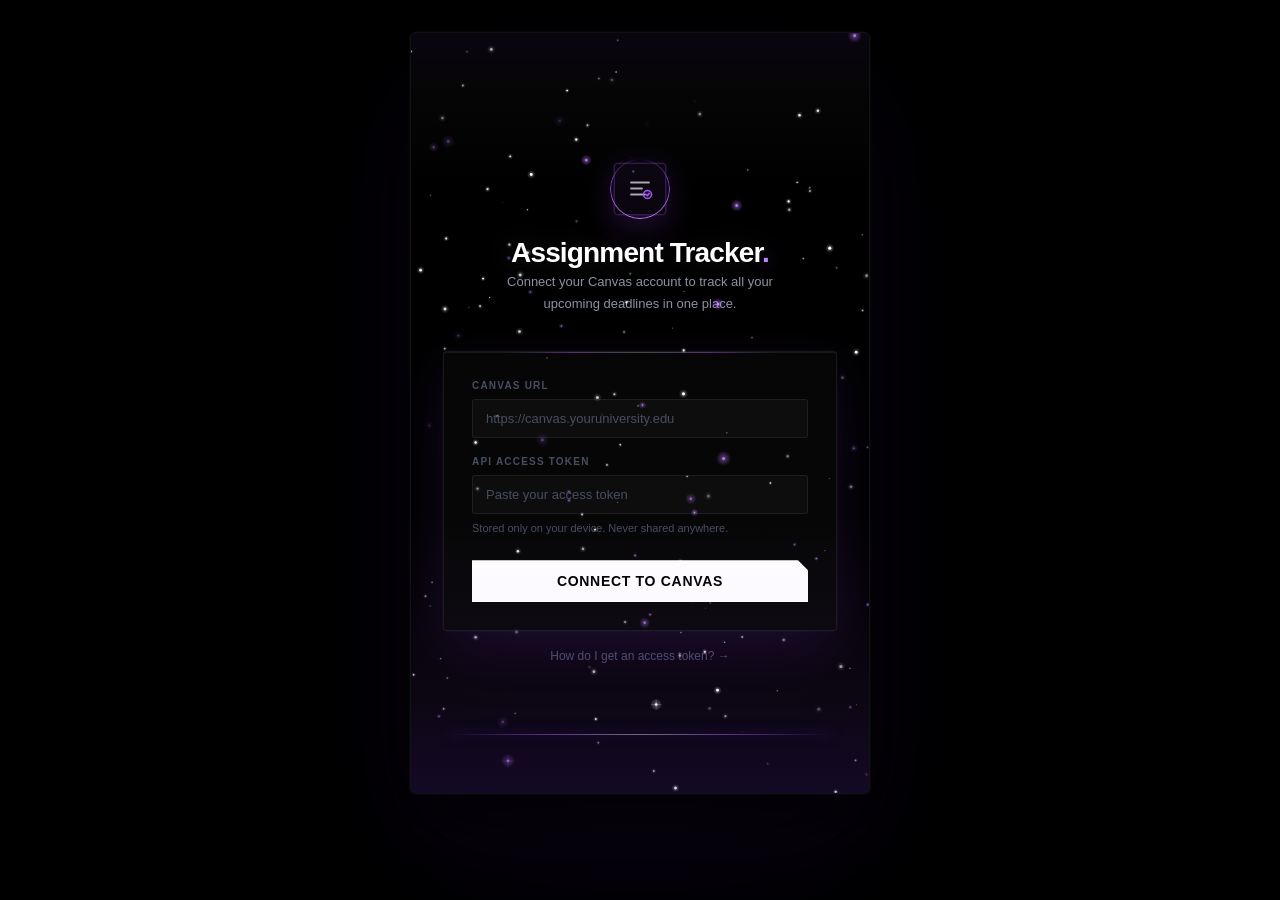
==== commit 36960d75: "Fix missing .shell wrapper and section label modifier classes - Wrap both screens in <div class="she" ====
--- a/index.html
+++ b/index.html
@@ -10,6 +10,8 @@
   <link rel="stylesheet" href="style.css" />
 </head>
 <body>
+
+  <div class="shell">
 
   <!-- ══════════════════════════════════
        SETUP SCREEN
@@ -106,8 +108,8 @@
       <!-- Overdue section -->
       <section id="overdue-section" aria-label="Overdue assignments">
         <div class="sec-header">
-          <span class="sec-label">OVERDUE</span>
-          <span class="sec-badge" id="overdue-count">0</span>
+          <span class="sec-label od">OVERDUE</span>
+          <span class="sec-badge od" id="overdue-count">0</span>
           <span class="sec-rule"></span>
         </div>
         <div class="cards" id="overdue-cards"></div>
@@ -116,8 +118,8 @@
       <!-- Upcoming section -->
       <section id="upcoming-section" aria-label="Upcoming assignments">
         <div class="sec-header">
-          <span class="sec-label">UPCOMING</span>
-          <span class="sec-badge" id="upcoming-count">0</span>
+          <span class="sec-label up">UPCOMING</span>
+          <span class="sec-badge up" id="upcoming-count">0</span>
           <span class="sec-rule"></span>
         </div>
         <div class="cards" id="upcoming-cards"></div>
@@ -136,6 +138,7 @@
     </footer>
   </div><!-- end #dashboard-screen -->
 
+  </div><!-- end .shell -->
 
   <!-- ══════════════════════════════════
        ADD ASSIGNMENT MODAL
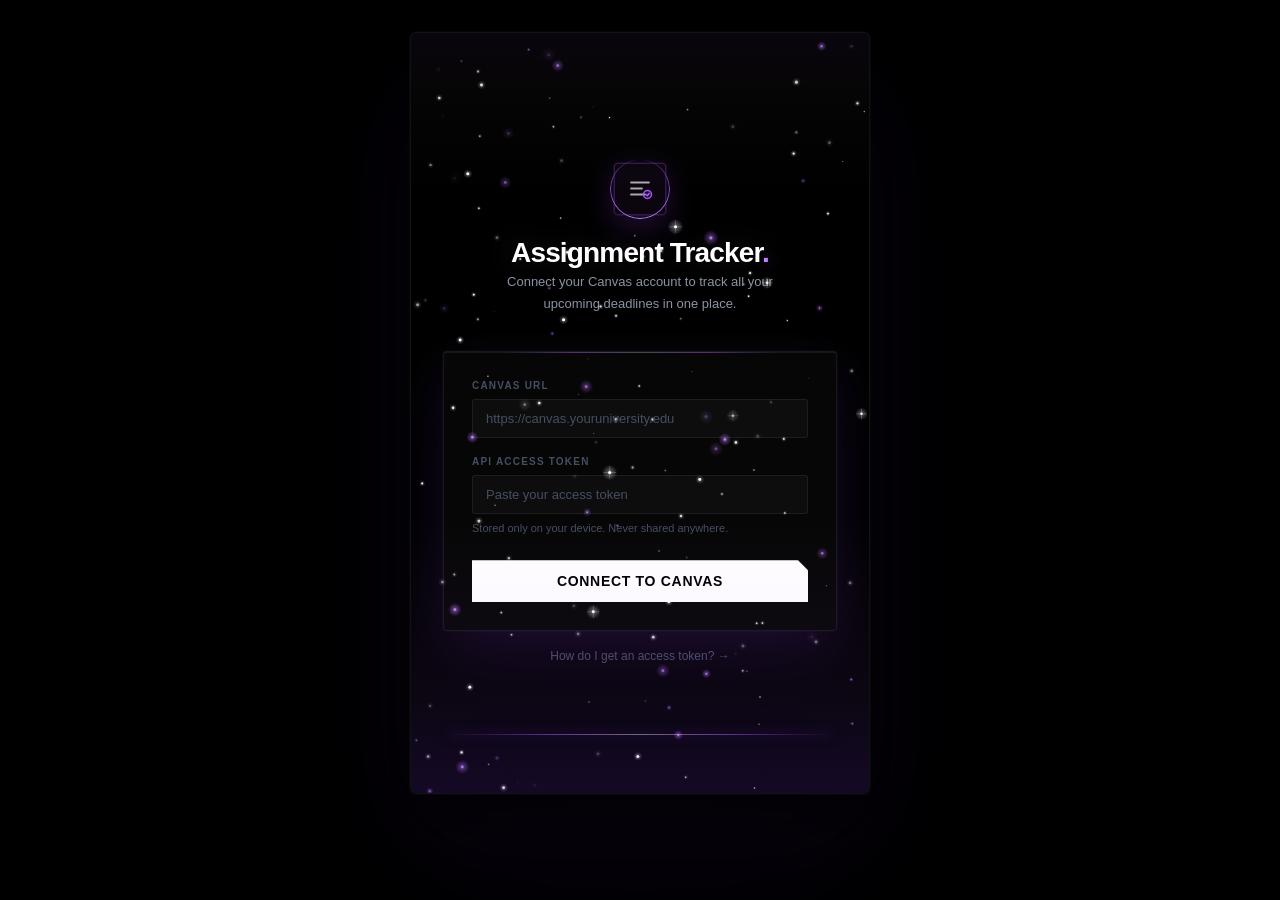
==== commit a226ae3d: "Add phone setup link for easy mobile login Settings modal now has a "Copy Phone Setup Link" button t" ====
--- a/index.html
+++ b/index.html
@@ -219,6 +219,7 @@
           />
         </div>
         <button class="cta" id="settings-save" type="submit">Save Changes</button>
+        <button class="cta cta-phone" id="settings-phone-link" type="button">Copy Phone Setup Link</button>
         <button class="cta cta-danger" id="settings-clear" type="button">Clear All Data</button>
       </form>
     </div>
--- a/style.css
+++ b/style.css
@@ -410,6 +410,20 @@
   100% { left: 160%; }
 }
 
+/* Phone link variant */
+.cta.cta-phone {
+  background: transparent;
+  color: var(--p);
+  border: 1px solid var(--p);
+  box-shadow: none;
+  margin-top: 8px;
+}
+
+.cta.cta-phone:hover {
+  background: var(--p-dim);
+  box-shadow: 0 0 20px var(--p-glow-s);
+}
+
 /* Danger variant */
 .cta.cta-danger {
   background: var(--red);
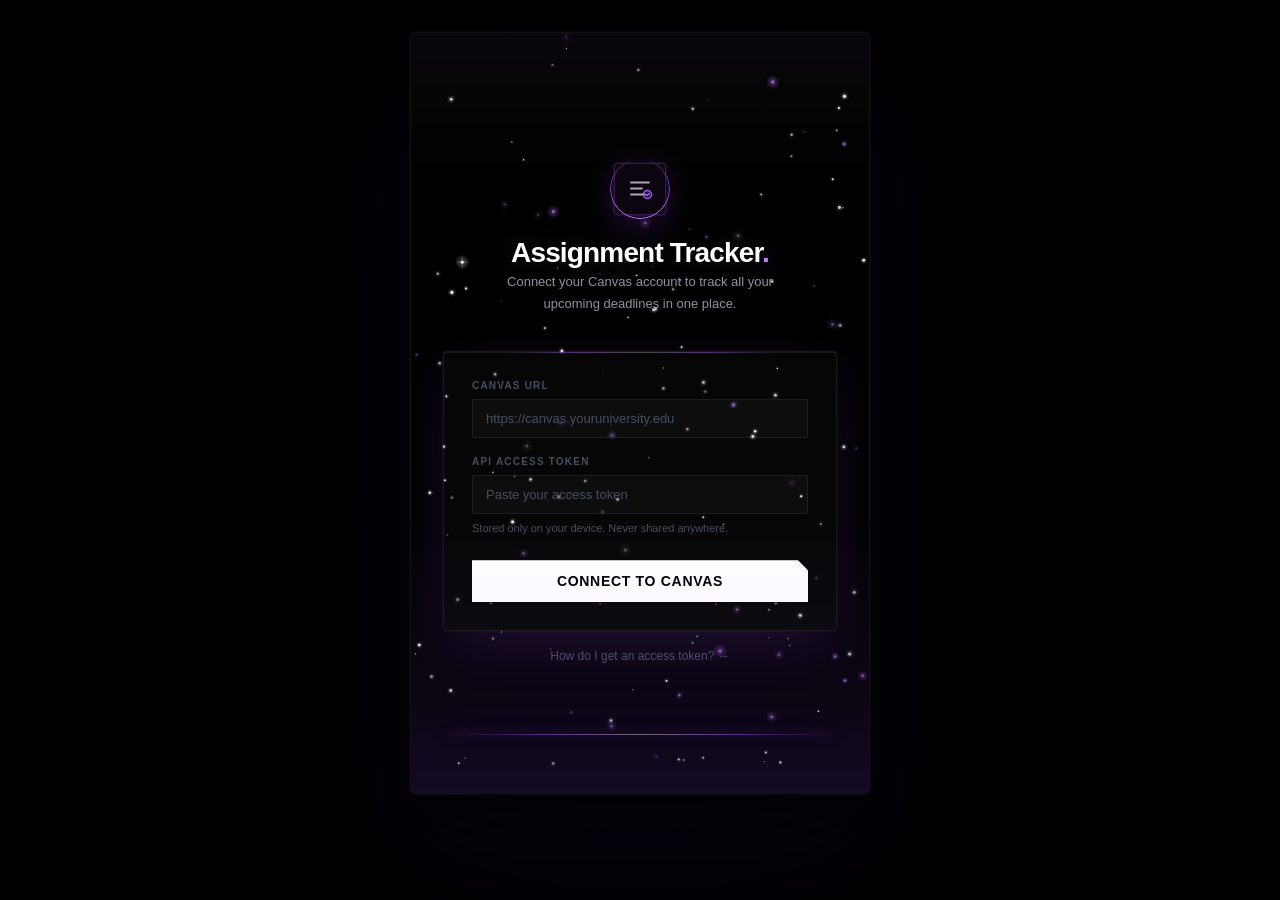
==== commit e71fe5d8: "Add Completed tab with restore (mark incomplete) functionality - Tab bar below header switches betwe" ====
--- a/index.html
+++ b/index.html
@@ -104,26 +104,45 @@
       </div>
     </header>
 
+    <!-- Tab bar -->
+    <div class="tab-bar">
+      <button class="tab-btn active" id="tab-upcoming" type="button">Upcoming</button>
+      <button class="tab-btn" id="tab-completed" type="button">Completed</button>
+    </div>
+
     <main id="dash-main">
-      <!-- Overdue section -->
-      <section id="overdue-section" aria-label="Overdue assignments">
-        <div class="sec-header">
-          <span class="sec-label od">OVERDUE</span>
-          <span class="sec-badge od" id="overdue-count">0</span>
-          <span class="sec-rule"></span>
-        </div>
-        <div class="cards" id="overdue-cards"></div>
-      </section>
-
-      <!-- Upcoming section -->
-      <section id="upcoming-section" aria-label="Upcoming assignments">
-        <div class="sec-header">
-          <span class="sec-label up">UPCOMING</span>
-          <span class="sec-badge up" id="upcoming-count">0</span>
-          <span class="sec-rule"></span>
-        </div>
-        <div class="cards" id="upcoming-cards"></div>
-      </section>
+      <!-- Upcoming view -->
+      <div id="view-upcoming">
+        <section id="overdue-section" aria-label="Overdue assignments">
+          <div class="sec-header">
+            <span class="sec-label od">OVERDUE</span>
+            <span class="sec-badge od" id="overdue-count">0</span>
+            <span class="sec-rule"></span>
+          </div>
+          <div class="cards" id="overdue-cards"></div>
+        </section>
+
+        <section id="upcoming-section" aria-label="Upcoming assignments">
+          <div class="sec-header">
+            <span class="sec-label up">UPCOMING</span>
+            <span class="sec-badge up" id="upcoming-count">0</span>
+            <span class="sec-rule"></span>
+          </div>
+          <div class="cards" id="upcoming-cards"></div>
+        </section>
+      </div>
+
+      <!-- Completed view -->
+      <div id="view-completed" style="display:none">
+        <section aria-label="Completed assignments">
+          <div class="sec-header">
+            <span class="sec-label up">COMPLETED</span>
+            <span class="sec-badge up" id="completed-count">0</span>
+            <span class="sec-rule"></span>
+          </div>
+          <div class="cards" id="completed-cards"></div>
+        </section>
+      </div>
     </main>
 
     <footer class="dash-ftr">
--- a/style.css
+++ b/style.css
@@ -636,12 +636,12 @@
 
 .card {
   display: flex;
-  align-items: stretch;
+  align-items: center;
   background: var(--surface);
   border: 1px solid var(--border);
   border-radius: 3px;
   overflow: hidden;
-  cursor: pointer;
+  cursor: default;
   transition: border-color 200ms, background 200ms, box-shadow 200ms, transform 150ms;
   animation: card-in 360ms ease-out both;
   box-shadow: 0 4px 18px rgba(168,85,247,0.05);
@@ -701,6 +701,7 @@
   align-self: stretch;
   flex-shrink: 0;
   border-radius: 1px 0 0 1px;
+  min-height: 48px;
 }
 
 .strip.red {
@@ -733,6 +734,7 @@
   flex: 1;
   padding: 12px 10px 12px 14px;
   min-width: 0;
+  cursor: pointer;
 }
 
 .card-name {
@@ -817,6 +819,34 @@
     0 0 45px rgba(239,68,68,0.65);
 }
 
+/* Done / complete button */
+.done-btn {
+  flex-shrink: 0;
+  width: 28px;
+  height: 28px;
+  border-radius: 50%;
+  border: 1.5px solid rgba(255,255,255,0.12);
+  background: transparent;
+  color: rgba(255,255,255,0.25);
+  cursor: pointer;
+  display: flex;
+  align-items: center;
+  justify-content: center;
+  transition: border-color 180ms, color 180ms, background 180ms;
+  margin-right: 10px;
+}
+
+.done-btn svg {
+  width: 13px;
+  height: 13px;
+}
+
+.done-btn:hover {
+  border-color: #10B981;
+  color: #10B981;
+  background: rgba(16,185,129,0.1);
+}
+
 /* Source icon */
 .src {
   color: rgba(255,255,255,0.15);
@@ -830,6 +860,49 @@
   width: 13px; height: 13px;
   display: block;
   stroke-width: 1.7;
+}
+
+/* ── Tab bar ── */
+.tab-bar {
+  display: flex;
+  border-bottom: 1px solid var(--border);
+  background: rgba(0,0,0,0.6);
+  position: sticky;
+  top: 52px;
+  z-index: 9;
+}
+
+.tab-btn {
+  flex: 1;
+  padding: 10px 0;
+  background: transparent;
+  border: none;
+  color: var(--text-3);
+  font-family: var(--fb);
+  font-size: 12px;
+  font-weight: 500;
+  letter-spacing: 0.06em;
+  text-transform: uppercase;
+  cursor: pointer;
+  border-bottom: 2px solid transparent;
+  transition: color 180ms, border-color 180ms;
+}
+
+.tab-btn.active {
+  color: var(--p);
+  border-bottom-color: var(--p);
+  text-shadow: 0 0 12px var(--p-glow-s);
+}
+
+.tab-btn:hover:not(.active) {
+  color: var(--text-2);
+}
+
+/* Restore (undo) button — same shape as done-btn, different hover color */
+.restore-btn:hover {
+  border-color: var(--p);
+  color: var(--p);
+  background: var(--p-dim);
 }
 
 /* ── Dashboard footer ── */
